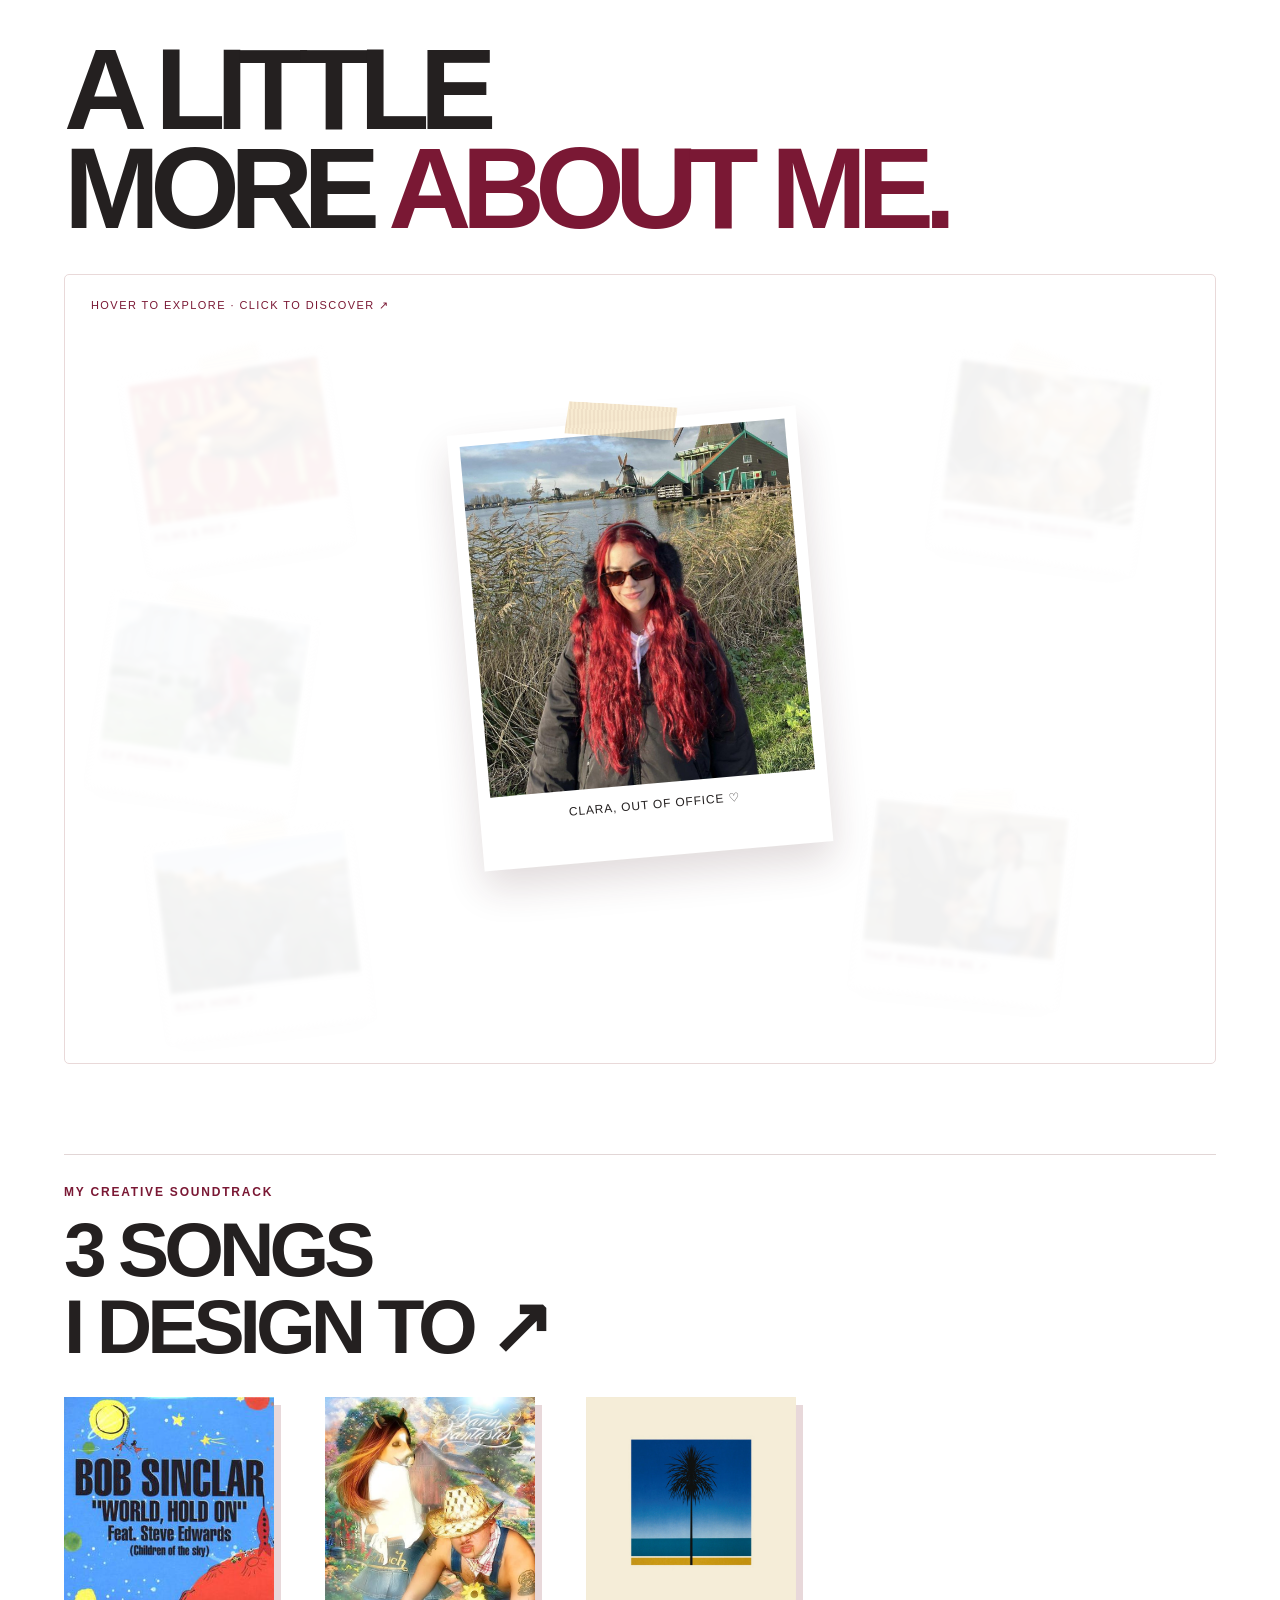
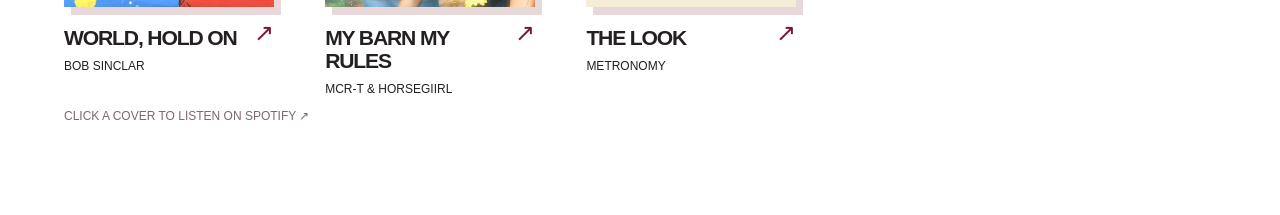
==== about/index.html @ 846933c7 "Primera versión de mi portfolio" ====
<!doctype html><html lang="en"><head><meta charset="utf-8"><meta name="viewport" content="width=device-width,initial-scale=1"><title>Clara — A little more about me</title><style>
:root{--wine:#7a1834;--ink:#242020;--pink:#f7e8e9;--paper:#ffffff}*{box-sizing:border-box}body{margin:0;background:var(--paper);color:var(--ink);font-family:Arial,Helvetica,sans-serif}button,a{cursor:pointer}button{font:inherit}.top{display:flex;justify-content:space-between;gap:12px;padding:19px 5vw;border-bottom:1px solid #e3d8d8;font-size:11px;letter-spacing:.12em}.top b{color:var(--wine)}main{max-width:1370px;margin:auto;padding:40px 5vw 80px}h1{font-size:clamp(54px,9vw,130px);letter-spacing:-.085em;line-height:.86;margin:0 0 36px;font-weight:750}h1 em{font-style:normal;color:var(--wine)}.stage{position:relative;min-height:790px;border:1px solid #e9d9d9;background:#fff;overflow:hidden;border-radius:5px}.stage-label{position:absolute;top:24px;left:26px;font-size:11px;letter-spacing:.13em;color:var(--wine)}.polaroid{position:absolute;left:50%;top:145px;width:min(350px,38vw);padding:12px 12px 45px;background:white;box-shadow:0 18px 38px #441c2829;transform:translateX(-50%) rotate(-5deg);z-index:3;transition:transform .4s;cursor:default}.polaroid:hover,.stage:focus-within .polaroid{transform:translateX(-50%) rotate(-2deg) scale(1.02)}.polaroid img{width:100%;display:block;aspect-ratio:1/1.08;object-fit:cover}.polaroid .cap{font-size:12px;letter-spacing:.07em;text-align:center;margin-top:14px}.tape{position:absolute;top:-17px;left:34%;width:112px;height:34px;transform:rotate(8deg);background:repeating-linear-gradient(90deg,#e9d2adab 0 2px,#f4e1bbac 2px 4px);clip-path:polygon(3% 0,100% 3%,97% 100%,0 95%);z-index:4}.peek{position:absolute;width:clamp(135px,16vw,215px);border:0;padding:7px 7px 28px;background:#fff;box-shadow:0 9px 24px #4e22312e;text-align:left;color:var(--wine);opacity:.05;filter:blur(2px);pointer-events:none;transition:opacity .3s,filter .3s,transform .3s;z-index:5}.stage:hover .peek,.stage:focus-within .peek,.stage.show .peek{opacity:1;filter:none;pointer-events:auto}.peek:hover{z-index:7!important;transform:rotate(0deg) scale(1.13)!important}.peek img{width:100%;height:clamp(90px,11vw,150px);object-fit:cover;display:block}.peek span{display:block;font-size:10px;letter-spacing:.06em;font-weight:bold;padding:9px 3px 0}.p1{left:6%;top:88px;transform:rotate(-9deg)}.p2{left:3%;top:330px;transform:rotate(8deg)}.p3{left:8%;bottom:32px;transform:rotate(-7deg)}.p4{right:6%;top:90px;transform:rotate(8deg)}.p5{right:3%;top:330px;transform:rotate(-8deg)}.p6{right:13%;bottom:65px;transform:rotate(6deg)}.stage-foot{position:absolute;bottom:18px;left:22px;font-size:11px;color:#856c73}.reveal{position:fixed;inset:0;z-index:100;background:#fffdfbf5;display:none;align-items:center;justify-content:center;padding:70px 35px 35px;overflow:auto}.reveal.active{display:flex}.panel{width:min(1160px,100%);display:grid;grid-template-columns:1.3fr 1fr;gap:clamp(25px,5vw,75px);align-items:center}.panel .pics{max-width:100%;display:flex;gap:12px;align-items:center;justify-content:center}.panel img{width:100%;max-height:min(67vh,660px);object-fit:contain;box-shadow:8px 9px 0 #f1e5e4}.panel .pics:not(.multi) img[src*="office-new"]{width:auto;max-width:100%;max-height:65vh;object-fit:contain;box-shadow:8px 9px 0 #f1e5e4}.panel .pics.multi img{width:calc((100% - 24px)/3);max-height:58vh;object-fit:contain}.eyebrow{font-size:12px;letter-spacing:.15em;color:var(--wine);font-weight:bold}.panel h2{font-size:clamp(39px,5.5vw,80px);line-height:.92;letter-spacing:-.075em;margin:14px 0}.panel p{line-height:1.6;font-size:17px;max-width:390px}.close{position:fixed;top:20px;right:25px;border:1px solid var(--wine);background:white;color:var(--wine);border-radius:30px;padding:11px 19px;font-size:13px;z-index:101}.link{color:var(--wine);text-decoration-thickness:1px;text-underline-offset:4px}.music{margin-top:90px;border-top:1px solid #e2d6d6;padding-top:30px}.music h2{font-size:clamp(39px,6vw,78px);letter-spacing:-.065em;line-height:1;margin:12px 0 32px}.songs{display:grid;grid-template-columns:repeat(3,1fr);gap:24px}.song{text-decoration:none;color:inherit;display:block;transition:transform .2s}.song:hover{transform:translateY(-7px)}.song img{width:100%;aspect-ratio:1;object-fit:cover;display:block;box-shadow:7px 8px 0 #e8d8da}.song .meta{padding-top:18px;display:flex;justify-content:space-between;gap:12px}.song .num{font-size:11px;color:var(--wine);letter-spacing:.1em}.song strong{display:block;font-size:clamp(21px,2.4vw,35px);letter-spacing:-.055em;line-height:1.1;margin:7px 0}.song .artist{font-size:12px}.song .arrow{color:var(--wine);font-size:24px}.bottom{padding:30px 5vw;border-top:1px solid #e6d8d8;font-size:11px;color:#77636a}.hint{font-size:12px;color:#7b6870}@media(max-width:850px){.stage{min-height:770px}.polaroid{top:235px;width:240px}.peek{width:135px}.peek img{height:92px}.p1{left:5%;top:80px}.p2{left:3%;top:260px}.p3{left:7%;bottom:80px}.p4{right:5%;top:80px}.p5{right:3%;top:260px}.p6{right:7%;bottom:80px}.panel{grid-template-columns:1fr;gap:20px}.panel img{max-height:48vh}.panel .pics:not(.multi) img[src*="office-new"]{width:auto;max-width:100%;max-height:65vh;object-fit:contain;box-shadow:8px 9px 0 #f1e5e4}.panel .pics.multi img{max-height:35vh}.songs{gap:12px}}@media(max-width:520px){main{padding:40px 14px 65px}h1{font-size:clamp(47px,12vw,70px)}.stage{min-height:800px}.polaroid{top:265px;width:190px}.peek{width:115px;padding:5px 5px 22px}.peek img{height:85px}.peek span{font-size:8px;padding-top:5px}.p1{top:75px;left:4%}.p2{top:230px;left:3%}.p3{bottom:70px;left:5%}.p4{top:75px;right:4%}.p5{top:230px;right:3%}.p6{bottom:70px;right:5%}.songs{grid-template-columns:1fr 1fr}.song strong{font-size:21px}.reveal{padding:65px 17px 25px}.panel h2{font-size:43px}.panel p{font-size:15px}.stage-label{left:14px;top:15px}}
@media(hover:none){.peek{opacity:1;filter:none;pointer-events:auto}}

/* Little physical fasteners, one on every photograph */
.peek::before{content:"";position:absolute;z-index:8;top:-13px;left:39%;width:63px;height:22px;background:repeating-linear-gradient(90deg,rgba(235,212,180,.83) 0 2px,rgba(250,232,198,.82) 2px 4px);clip-path:polygon(3% 0,100% 5%,96% 100%,0 94%);transform:rotate(-8deg);box-shadow:0 1px 3px #6b4a4025;pointer-events:none}
.peek:nth-of-type(even)::before{left:26%;transform:rotate(12deg)}
.panel .pics img{border:8px solid #fff;background:#fff}
.songs{grid-template-columns:repeat(3,minmax(0,210px));gap:clamp(20px,4vw,58px);justify-content:start}
.song img{max-width:210px}
.song strong{font-size:clamp(17px,1.65vw,23px)}
.song .meta{padding-top:12px}
@media(max-width:650px){.songs{grid-template-columns:repeat(3,minmax(0,1fr));gap:12px}.song img{max-width:100%}.song strong{font-size:clamp(13px,3vw,19px)}.song .artist{font-size:10px}}

:root{--hand-cursor:url("data:image/svg+xml,%3Csvg xmlns='http://www.w3.org/2000/svg' width='30' height='34' viewBox='0 0 30 34'%3E%3Cpath d='M9 29c-2-3-4-7-4-10 0-2 2-3 4-1l1 1V7c0-3 4-3 4 0v8-5c0-3 4-3 4 0v5-4c0-3 4-3 4 0v5-2c0-3 4-3 4 0v7c0 6-4 11-9 11h-3c-2 0-4-1-5-3Z' fill='%2371152c' stroke='white' stroke-width='1.15' stroke-linejoin='round'/%3E%3C/svg%3E") 10 4,pointer}
button,a,.peek{cursor:var(--hand-cursor)}
</style></head><body><main><h1>A LITTLE<br>MORE <em>ABOUT ME.</em></h1><section class="stage" id="stage"><div class="stage-label">HOVER TO EXPLORE · CLICK TO DISCOVER ↗</div><div class="polaroid" id="portrait"><span class="tape"></span><img src="assets/portrait.jpg" alt="Clara at the windmills"><div class="cap">CLARA, OUT OF OFFICE ♡</div></div><button class="peek p1" data-topic="cinema"><img src="assets/film1.jpg" alt="Cinema"><span>FILMS & RED ↗</span></button><button class="peek p2" data-topic="cat"><img src="assets/cat.jpg" alt="Clara with a cat"><span>CAT PERSON ♡</span></button><button class="peek p3" data-topic="bierzo"><img src="assets/bierzo.jpg" alt="El Bierzo"><span>BACK HOME ↗</span></button><button class="peek p4" data-topic="waffles"><img src="assets/waffles.jpg" alt="Stroopwafels"><span>STROOPWAFEL OBSESSION</span></button><button class="peek p6" data-topic="office"><img src="assets/office-new.png" alt="The Office"><span>THAT WOULD BE ME ↗</span></button></section><section class="music"><div class="eyebrow">MY CREATIVE SOUNDTRACK</div><h2>3 SONGS<br>I DESIGN TO ↗</h2><div class="songs"><a class="song" href="https://open.spotify.com/search/World%20Hold%20On%20Bob%20Sinclar" target="_blank" rel="noopener"><img src="assets/song1.png" alt="World Hold On artwork"><div class="meta"><div><strong>WORLD, HOLD ON</strong><span class="artist">BOB SINCLAR</span></div><span class="arrow">↗</span></div></a><a class="song" href="https://open.spotify.com/search/My%20Barn%20My%20Rules" target="_blank" rel="noopener"><img src="assets/song2.png" alt="My Barn My Rules artwork"><div class="meta"><div><strong>MY BARN MY RULES</strong><span class="artist">MCR-T & HORSEGIIRL</span></div><span class="arrow">↗</span></div></a><a class="song" href="https://open.spotify.com/search/The%20Look%20Metronomy" target="_blank" rel="noopener"><img src="assets/song3.png" alt="The Look artwork"><div class="meta"><div><strong>THE LOOK</strong><span class="artist">METRONOMY</span></div><span class="arrow">↗</span></div></a></div><p class="hint">CLICK A COVER TO LISTEN ON SPOTIFY ↗</p></section></main><div class="reveal" id="reveal" role="dialog" aria-modal="true" aria-labelledby="revealTitle"><button class="close" id="close">CLOSE ✕</button><div class="panel"><div id="revealImg"></div><div><div class="eyebrow" id="revealIndex"></div><h2 id="revealTitle"></h2><p id="revealText"></p><a class="link" id="revealLink" target="_blank" rel="noopener" hidden></a></div></div></div><script>
const topics={cinema:{n:'CINEMA',title:'ALSO, I LIKE RED.',text:'Three films I love. The colour palette is apparently not a coincidence.',images:['film1.jpg','film2.jpg','film3.jpg'],link:'https://letterboxd.com/clarafergar6/',label:'MY LETTERBOXD ↗'},cat:{n:'CAT PERSON',title:'CAT PERSON. VERY MUCH.',text:'I have a huge collection of little cat figurines. Please don’t think I’m a weirdo.',images:['cat.jpg']},bierzo:{n:'BACK HOME',title:'MADE IN EL BIERZO.',text:'From a small town in northern Spain. Always curious about what is out there.',images:['bierzo.jpg']},waffles:{n:'LITTLE OBSESSIONS',title:'WAY TOO INTO STROOPWAFELS.',text:'One of the reasons I want to move to the Netherlands.',images:['waffles.jpg']},office:{n:'THE OFFICE',title:'THAT WOULD BE ME.',text:'If you hire me.',images:['office-new.png']}};
const reveal=document.querySelector('#reveal');function openTopic(key){let t=topics[key];if(!t)return;if(window.parent!==window){window.parent.postMessage({type:'clara-about-story',topic:t},'*');return;}document.querySelector('#revealIndex').textContent=t.n;document.querySelector('#revealTitle').textContent=t.title;document.querySelector('#revealText').textContent=t.text;document.querySelector('#revealImg').innerHTML='<div class="pics '+(t.images.length>1?'multi':'')+'">'+t.images.map(i=>'<img src="assets/'+i+'" alt="'+key+'">').join('')+'</div>';let l=document.querySelector('#revealLink');l.hidden=!t.link;if(t.link){l.href=t.link;l.textContent=t.label}reveal.classList.add('active');document.body.style.overflow='hidden';document.querySelector('#close').focus()};function closeTopic(){reveal.classList.remove('active');document.body.style.overflow=''}document.querySelectorAll('.peek').forEach(el=>el.addEventListener('click',()=>openTopic(el.dataset.topic)));document.querySelector('#close').onclick=closeTopic;reveal.addEventListener('click',e=>{if(e.target===reveal)closeTopic()});document.addEventListener('keydown',e=>{if(e.key==='Escape')closeTopic()});document.querySelector('#portrait').addEventListener('click',()=>document.querySelector('#stage').classList.toggle('show'));

const sendHeight=()=>{const main=document.querySelector('main');if(main)parent.postMessage({type:'clara-about-height',height:Math.ceil(main.getBoundingClientRect().bottom+4)},'*')};window.addEventListener('load',sendHeight);window.addEventListener('resize',sendHeight);
</script></body></html>
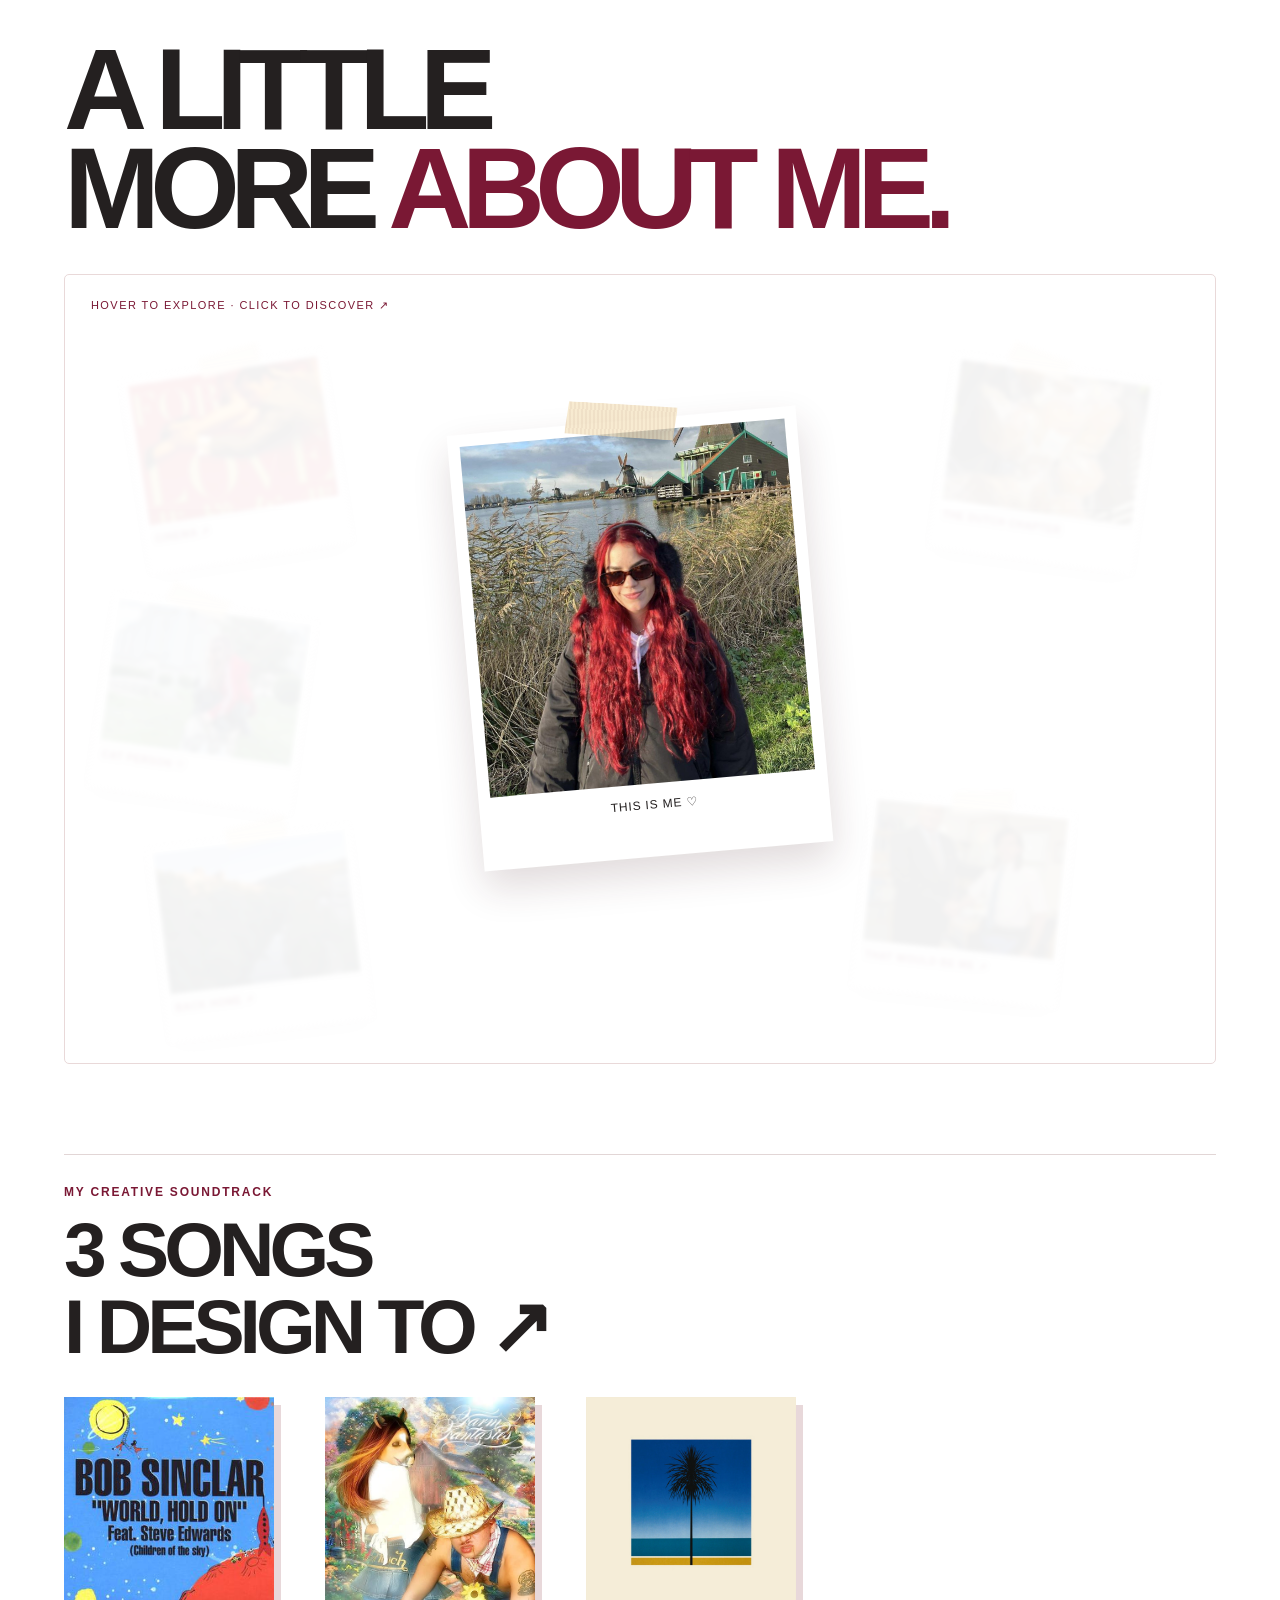
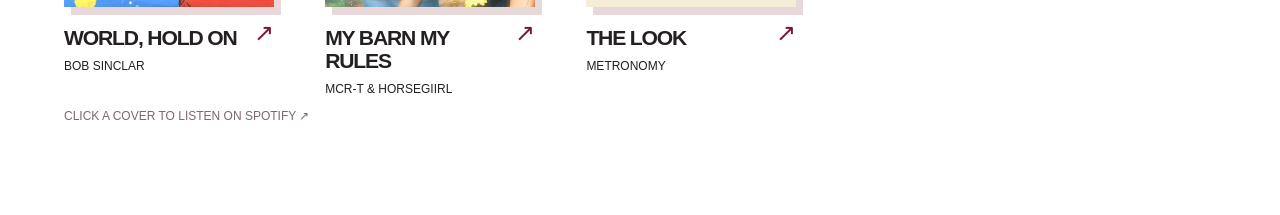
==== commit b3aec88b: "Portfolio actualizado - octubre 2026" ====
--- a/about/index.html
+++ b/about/index.html
@@ -14,8 +14,15 @@
 
 :root{--hand-cursor:url("data:image/svg+xml,%3Csvg xmlns='http://www.w3.org/2000/svg' width='30' height='34' viewBox='0 0 30 34'%3E%3Cpath d='M9 29c-2-3-4-7-4-10 0-2 2-3 4-1l1 1V7c0-3 4-3 4 0v8-5c0-3 4-3 4 0v5-4c0-3 4-3 4 0v5-2c0-3 4-3 4 0v7c0 6-4 11-9 11h-3c-2 0-4-1-5-3Z' fill='%2371152c' stroke='white' stroke-width='1.15' stroke-linejoin='round'/%3E%3C/svg%3E") 10 4,pointer}
 button,a,.peek{cursor:var(--hand-cursor)}
-</style></head><body><main><h1>A LITTLE<br>MORE <em>ABOUT ME.</em></h1><section class="stage" id="stage"><div class="stage-label">HOVER TO EXPLORE · CLICK TO DISCOVER ↗</div><div class="polaroid" id="portrait"><span class="tape"></span><img src="assets/portrait.jpg" alt="Clara at the windmills"><div class="cap">CLARA, OUT OF OFFICE ♡</div></div><button class="peek p1" data-topic="cinema"><img src="assets/film1.jpg" alt="Cinema"><span>FILMS & RED ↗</span></button><button class="peek p2" data-topic="cat"><img src="assets/cat.jpg" alt="Clara with a cat"><span>CAT PERSON ♡</span></button><button class="peek p3" data-topic="bierzo"><img src="assets/bierzo.jpg" alt="El Bierzo"><span>BACK HOME ↗</span></button><button class="peek p4" data-topic="waffles"><img src="assets/waffles.jpg" alt="Stroopwafels"><span>STROOPWAFEL OBSESSION</span></button><button class="peek p6" data-topic="office"><img src="assets/office-new.png" alt="The Office"><span>THAT WOULD BE ME ↗</span></button></section><section class="music"><div class="eyebrow">MY CREATIVE SOUNDTRACK</div><h2>3 SONGS<br>I DESIGN TO ↗</h2><div class="songs"><a class="song" href="https://open.spotify.com/search/World%20Hold%20On%20Bob%20Sinclar" target="_blank" rel="noopener"><img src="assets/song1.png" alt="World Hold On artwork"><div class="meta"><div><strong>WORLD, HOLD ON</strong><span class="artist">BOB SINCLAR</span></div><span class="arrow">↗</span></div></a><a class="song" href="https://open.spotify.com/search/My%20Barn%20My%20Rules" target="_blank" rel="noopener"><img src="assets/song2.png" alt="My Barn My Rules artwork"><div class="meta"><div><strong>MY BARN MY RULES</strong><span class="artist">MCR-T & HORSEGIIRL</span></div><span class="arrow">↗</span></div></a><a class="song" href="https://open.spotify.com/search/The%20Look%20Metronomy" target="_blank" rel="noopener"><img src="assets/song3.png" alt="The Look artwork"><div class="meta"><div><strong>THE LOOK</strong><span class="artist">METRONOMY</span></div><span class="arrow">↗</span></div></a></div><p class="hint">CLICK A COVER TO LISTEN ON SPOTIFY ↗</p></section></main><div class="reveal" id="reveal" role="dialog" aria-modal="true" aria-labelledby="revealTitle"><button class="close" id="close">CLOSE ✕</button><div class="panel"><div id="revealImg"></div><div><div class="eyebrow" id="revealIndex"></div><h2 id="revealTitle"></h2><p id="revealText"></p><a class="link" id="revealLink" target="_blank" rel="noopener" hidden></a></div></div></div><script>
-const topics={cinema:{n:'CINEMA',title:'ALSO, I LIKE RED.',text:'Three films I love. The colour palette is apparently not a coincidence.',images:['film1.jpg','film2.jpg','film3.jpg'],link:'https://letterboxd.com/clarafergar6/',label:'MY LETTERBOXD ↗'},cat:{n:'CAT PERSON',title:'CAT PERSON. VERY MUCH.',text:'I have a huge collection of little cat figurines. Please don’t think I’m a weirdo.',images:['cat.jpg']},bierzo:{n:'BACK HOME',title:'MADE IN EL BIERZO.',text:'From a small town in northern Spain. Always curious about what is out there.',images:['bierzo.jpg']},waffles:{n:'LITTLE OBSESSIONS',title:'WAY TOO INTO STROOPWAFELS.',text:'One of the reasons I want to move to the Netherlands.',images:['waffles.jpg']},office:{n:'THE OFFICE',title:'THAT WOULD BE ME.',text:'If you hire me.',images:['office-new.png']}};
+
+#revealText{white-space:pre-line;line-height:1.5}
+
+/* Consistent burgundy cursors in the About iframe */
+:root{--about-arrow:url("data:image/svg+xml,%3Csvg xmlns='http://www.w3.org/2000/svg' width='32' height='32' viewBox='0 0 32 32'%3E%3Cpath d='M5 2v24l6-7 5 10 5-3-5-9h11z' fill='%2371152c' stroke='%23fff' stroke-width='1.5' stroke-linejoin='round'/%3E%3C/svg%3E") 5 2,auto}
+html,body,body *{cursor:var(--about-arrow)!important}
+a,a *,button,button *,.peek,.peek *,.polaroid,.polaroid *{cursor:var(--hand-cursor)!important}
+</style></head><body><main><h1>A LITTLE<br>MORE <em>ABOUT ME.</em></h1><section class="stage" id="stage"><div class="stage-label">HOVER TO EXPLORE · CLICK TO DISCOVER ↗</div><div class="polaroid" id="portrait"><span class="tape"></span><img src="assets/portrait.jpg" alt="Clara at the windmills"><div class="cap">THIS IS ME ♡</div></div><button class="peek p1" data-topic="cinema"><img src="assets/film1.jpg" alt="Cinema"><span>CINEMA ↗</span></button><button class="peek p2" data-topic="cat"><img src="assets/cat.jpg" alt="Clara with a cat"><span>CAT PERSON ♡</span></button><button class="peek p3" data-topic="bierzo"><img src="assets/bierzo.jpg" alt="El Bierzo"><span>BACK HOME ↗</span></button><button class="peek p4" data-topic="waffles"><img src="assets/waffles.jpg" alt="Stroopwafels"><span>THE DUTCH CHAPTER</span></button><button class="peek p6" data-topic="office"><img src="assets/office-new.png" alt="The Office"><span>THAT WOULD BE ME ↗</span></button></section><section class="music"><div class="eyebrow">MY CREATIVE SOUNDTRACK</div><h2>3 SONGS<br>I DESIGN TO ↗</h2><div class="songs"><a class="song" href="https://open.spotify.com/search/World%20Hold%20On%20Bob%20Sinclar" target="_blank" rel="noopener"><img src="assets/song1.png" alt="World Hold On artwork"><div class="meta"><div><strong>WORLD, HOLD ON</strong><span class="artist">BOB SINCLAR</span></div><span class="arrow">↗</span></div></a><a class="song" href="https://open.spotify.com/search/My%20Barn%20My%20Rules" target="_blank" rel="noopener"><img src="assets/song2.png" alt="My Barn My Rules artwork"><div class="meta"><div><strong>MY BARN MY RULES</strong><span class="artist">MCR-T & HORSEGIIRL</span></div><span class="arrow">↗</span></div></a><a class="song" href="https://open.spotify.com/search/The%20Look%20Metronomy" target="_blank" rel="noopener"><img src="assets/song3.png" alt="The Look artwork"><div class="meta"><div><strong>THE LOOK</strong><span class="artist">METRONOMY</span></div><span class="arrow">↗</span></div></a></div><p class="hint">CLICK A COVER TO LISTEN ON SPOTIFY ↗</p></section></main><div class="reveal" id="reveal" role="dialog" aria-modal="true" aria-labelledby="revealTitle"><button class="close" id="close">CLOSE ✕</button><div class="panel"><div id="revealImg"></div><div><div class="eyebrow" id="revealIndex"></div><h2 id="revealTitle"></h2><p id="revealText"></p><a class="link" id="revealLink" target="_blank" rel="noopener" hidden></a></div></div></div><script>
+const topics={cinema:{n:'CINEMA',title:'ALSO, I LIKE RED.',text:'Cinema has always been one of my biggest loves. I’ve also had the chance to work in art direction for film and audiovisual productions, which has made me love cinema even more.\n\nI could happily talk your ear off about films. I’ll sit through a four-hour black-and-white Russian masterpiece and then get just as excited talking about Mean Girls. No film snobbery here.\n\nOh, and I really love the colour red, as you can see.',images:['film1.jpg','film2.jpg','film3.jpg'],link:'https://letterboxd.com/clarafergar6/',label:'MY LETTERBOXD ↗'},cat:{n:'CAT PERSON',title:'CAT PERSON. VERY MUCH.',text:'I have a huge collection of little cat figurines. Don’t think I’m a weirdo, please.',images:['cat.jpg']},bierzo:{n:'BACK HOME',title:'A LITTLE PIECE OF HOME.',text:'I’m from a small town in northern Spain, surrounded by mountains and nature. I guess that’s where my love for the outdoors comes from.\n\nI’ve been living in Madrid for years now, but a part of me will always belong to El Bierzo. And, of course, we have the best food in the world. I’d be more than happy to introduce you to it!',images:['bierzo.jpg']},waffles:{n:'THE DUTCH CHAPTER',title:'A NEW CHAPTER.',text:'There are so many reasons why I’d love to move to the Netherlands.\n\nFirst, the stroopwafels.\n\nThen the balance between city life and nature, cycling everywhere, discovering what’s happening around the city, being part of its cultural scene and getting to know the people who make it special.\n\nAnd, of course, the stroopwafels. Those definitely help.',images:['waffles.jpg']},office:{n:'THE OFFICE',title:'THAT WOULD BE ME.',text:'If you hire me.',images:['office-new.png']}};
 const reveal=document.querySelector('#reveal');function openTopic(key){let t=topics[key];if(!t)return;if(window.parent!==window){window.parent.postMessage({type:'clara-about-story',topic:t},'*');return;}document.querySelector('#revealIndex').textContent=t.n;document.querySelector('#revealTitle').textContent=t.title;document.querySelector('#revealText').textContent=t.text;document.querySelector('#revealImg').innerHTML='<div class="pics '+(t.images.length>1?'multi':'')+'">'+t.images.map(i=>'<img src="assets/'+i+'" alt="'+key+'">').join('')+'</div>';let l=document.querySelector('#revealLink');l.hidden=!t.link;if(t.link){l.href=t.link;l.textContent=t.label}reveal.classList.add('active');document.body.style.overflow='hidden';document.querySelector('#close').focus()};function closeTopic(){reveal.classList.remove('active');document.body.style.overflow=''}document.querySelectorAll('.peek').forEach(el=>el.addEventListener('click',()=>openTopic(el.dataset.topic)));document.querySelector('#close').onclick=closeTopic;reveal.addEventListener('click',e=>{if(e.target===reveal)closeTopic()});document.addEventListener('keydown',e=>{if(e.key==='Escape')closeTopic()});document.querySelector('#portrait').addEventListener('click',()=>document.querySelector('#stage').classList.toggle('show'));
 
 const sendHeight=()=>{const main=document.querySelector('main');if(main)parent.postMessage({type:'clara-about-height',height:Math.ceil(main.getBoundingClientRect().bottom+4)},'*')};window.addEventListener('load',sendHeight);window.addEventListener('resize',sendHeight);
